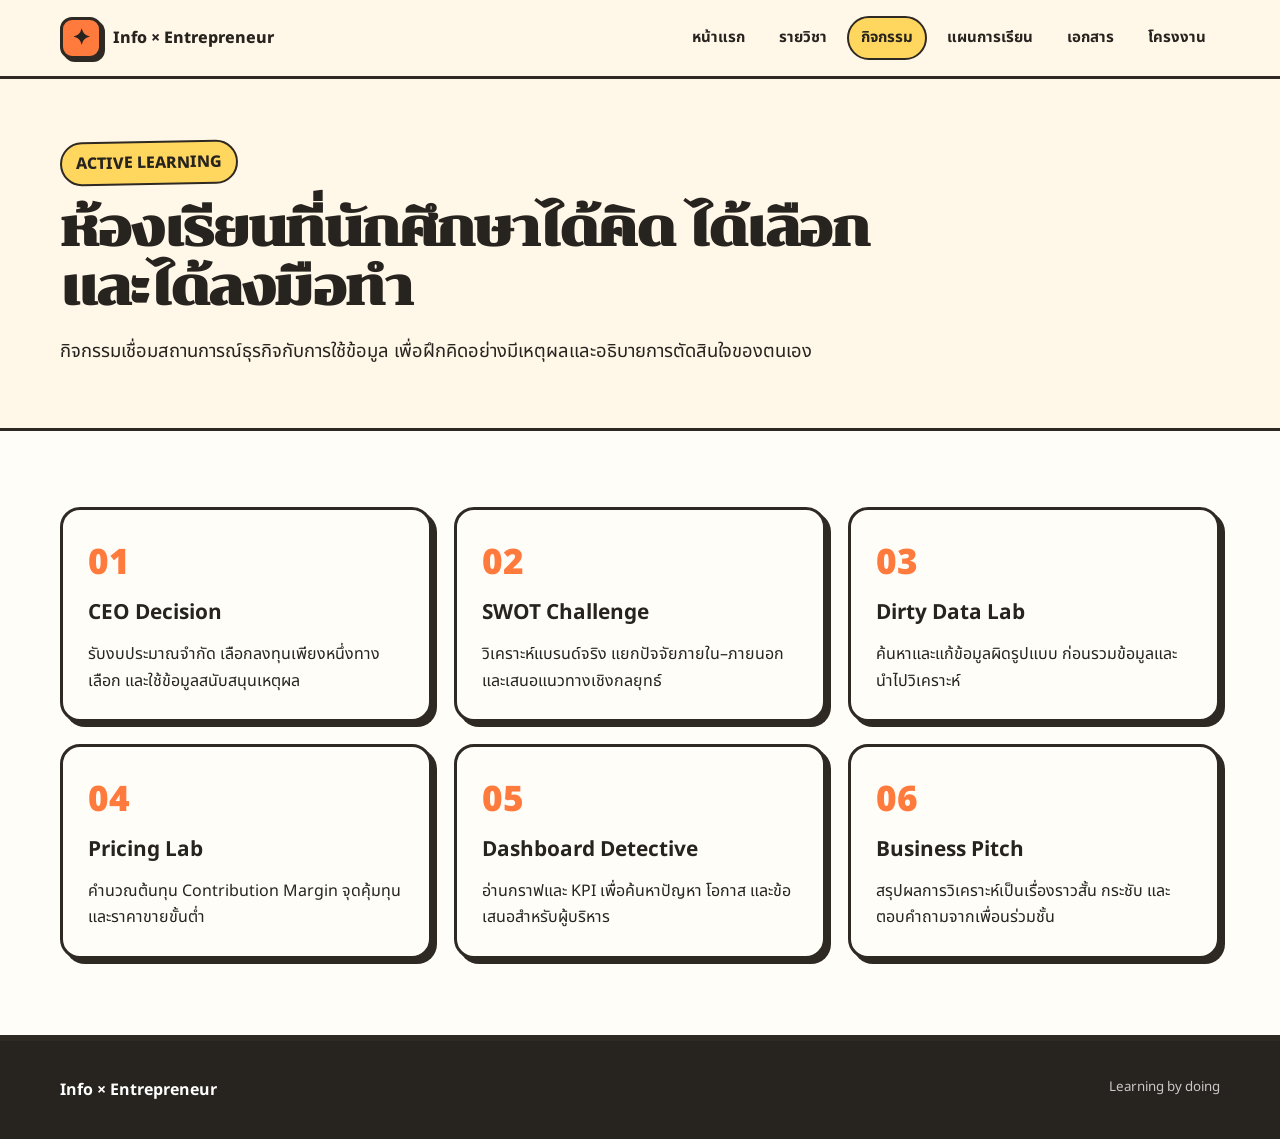
==== activities.html @ f2b23de6 "Add files via upload" ====
<!doctype html><html lang="th"><head><meta charset="utf-8"><meta name="viewport" content="width=device-width,initial-scale=1"><title>กิจกรรม Active Learning</title><link rel="stylesheet" href="assets/style.css"></head><body><header class="site-header"><nav class="nav container"><a class="brand" href="index.html"><span class="brand-mark"><span>✦</span></span><span>Info × Entrepreneur</span></a><button class="menu-btn">เมนู</button><div class="nav-links"><a href="index.html">หน้าแรก</a><a href="course.html">รายวิชา</a><a class="active" href="activities.html">กิจกรรม</a><a href="weekly.html">แผนการเรียน</a><a href="documents.html">เอกสาร</a><a href="project.html">โครงงาน</a></div></nav></header><main><section class="page-hero"><div class="container"><span class="eyebrow">ACTIVE LEARNING</span><h1>ห้องเรียนที่นักศึกษาได้คิด ได้เลือก และได้ลงมือทำ</h1><p>กิจกรรมเชื่อมสถานการณ์ธุรกิจกับการใช้ข้อมูล เพื่อฝึกคิดอย่างมีเหตุผลและอธิบายการตัดสินใจของตนเอง</p></div></section><section class="section alt"><div class="container grid"><article class="card reveal"><span class="num">01</span><h3>CEO Decision</h3><p>รับงบประมาณจำกัด เลือกลงทุนเพียงหนึ่งทางเลือก และใช้ข้อมูลสนับสนุนเหตุผล</p></article><article class="card reveal"><span class="num">02</span><h3>SWOT Challenge</h3><p>วิเคราะห์แบรนด์จริง แยกปัจจัยภายใน–ภายนอก และเสนอแนวทางเชิงกลยุทธ์</p></article><article class="card reveal"><span class="num">03</span><h3>Dirty Data Lab</h3><p>ค้นหาและแก้ข้อมูลผิดรูปแบบ ก่อนรวมข้อมูลและนำไปวิเคราะห์</p></article><article class="card reveal"><span class="num">04</span><h3>Pricing Lab</h3><p>คำนวณต้นทุน Contribution Margin จุดคุ้มทุน และราคาขายขั้นต่ำ</p></article><article class="card reveal"><span class="num">05</span><h3>Dashboard Detective</h3><p>อ่านกราฟและ KPI เพื่อค้นหาปัญหา โอกาส และข้อเสนอสำหรับผู้บริหาร</p></article><article class="card reveal"><span class="num">06</span><h3>Business Pitch</h3><p>สรุปผลการวิเคราะห์เป็นเรื่องราวสั้น กระชับ และตอบคำถามจากเพื่อนร่วมชั้น</p></article></div></section></main><footer class="footer"><div class="container footer-row"><strong>Info × Entrepreneur</strong><small>Learning by doing</small></div></footer><script src="assets/script.js"></script></body></html>
---- assets/style.css ----
@import url('https://fonts.googleapis.com/css2?family=Chonburi&family=Noto+Sans+Thai:wght@400;500;600;700;800&display=swap');

:root{--orange:#ff7a3d;--deep:#27231f;--yellow:#ffd75e;--cream:#fff7e8;--paper:#fffdf8;--pink:#ffc9b8;--mint:#bfe8ce;--line:#2f2924;--shadow:7px 7px 0 var(--line)}
*{box-sizing:border-box}html{scroll-behavior:smooth}body{margin:0;background:var(--cream);color:var(--deep);font-family:'Noto Sans Thai',sans-serif;font-size:16px;line-height:1.65}a{color:inherit;text-decoration:none}button,input{font:inherit}.container{width:min(1160px,calc(100% - 32px));margin:auto}
.site-header{position:sticky;top:0;z-index:20;background:rgba(255,247,232,.92);border-bottom:3px solid var(--line);backdrop-filter:blur(10px)}.nav{min-height:76px;display:flex;align-items:center;justify-content:space-between;gap:24px}.brand{display:flex;align-items:center;gap:11px;font-weight:800}.brand-mark{width:42px;height:42px;border:3px solid var(--line);border-radius:12px;background:var(--orange);box-shadow:3px 3px 0 var(--line);display:grid;place-items:center}.brand-mark span{font-size:1.4rem}.nav-links{display:flex;align-items:center;gap:6px;flex-wrap:wrap}.nav-links a{padding:8px 12px;border:2px solid transparent;border-radius:999px;font-size:.94rem;font-weight:700}.nav-links a:hover,.nav-links a.active{border-color:var(--line);background:var(--yellow)}.menu-btn{display:none;background:var(--yellow);border:2px solid var(--line);border-radius:10px;padding:8px 12px}
.hero{padding:72px 0 54px;overflow:hidden}.hero-grid{display:grid;grid-template-columns:1.15fr .85fr;gap:56px;align-items:center}.eyebrow{display:inline-flex;gap:8px;align-items:center;background:var(--yellow);border:2px solid var(--line);border-radius:999px;padding:7px 14px;font-weight:800;transform:rotate(-1deg)}h1,h2,h3{line-height:1.15;margin-top:0}h1{font-family:'Chonburi','Noto Sans Thai',sans-serif;font-size:clamp(3rem,7vw,6.5rem);letter-spacing:-.035em;margin:22px 0 24px}.accent{color:var(--orange);text-shadow:3px 3px 0 var(--line);-webkit-text-stroke:1px var(--line)}.lead{font-size:clamp(1.05rem,2vw,1.3rem);max-width:690px}.actions{display:flex;gap:14px;flex-wrap:wrap;margin-top:30px}.btn{display:inline-flex;align-items:center;justify-content:center;gap:9px;border:3px solid var(--line);border-radius:14px;padding:13px 20px;font-weight:800;background:var(--paper);box-shadow:4px 4px 0 var(--line);transition:.2s}.btn.primary{background:var(--orange);color:#fff}.btn:hover{transform:translate(3px,3px);box-shadow:1px 1px 0 var(--line)}
.collage{position:relative;min-height:430px}.tile{position:absolute;border:3px solid var(--line);box-shadow:var(--shadow);padding:24px;border-radius:22px;transition:.25s}.tile:hover{transform:rotate(0) scale(1.03)!important}.tile-a{inset:15px 56px 170px 0;background:var(--yellow);transform:rotate(-5deg)}.tile-b{inset:120px 0 55px 130px;background:var(--orange);color:white;transform:rotate(5deg)}.tile-c{left:20px;bottom:18px;width:190px;background:var(--mint);transform:rotate(3deg)}.tile .big{font-family:'Chonburi',sans-serif;font-size:3.4rem;line-height:1}.tile small{display:block;font-weight:800;margin-top:10px}.chart{height:95px;display:flex;align-items:end;gap:9px;margin-top:18px}.chart i{display:block;width:17%;background:var(--deep);border-radius:8px 8px 0 0;animation:grow .9s ease both}.chart i:nth-child(1){height:38%}.chart i:nth-child(2){height:72%}.chart i:nth-child(3){height:54%}.chart i:nth-child(4){height:92%}.chart i:nth-child(5){height:66%}@keyframes grow{from{height:0}}
.section{padding:76px 0}.section.alt{background:var(--paper);border-block:3px solid var(--line)}.section-head{display:flex;justify-content:space-between;align-items:end;gap:22px;margin-bottom:32px}.kicker{color:#b54416;font-weight:800;text-transform:uppercase;letter-spacing:.08em}.section h2,.page-hero h1{font-family:'Chonburi','Noto Sans Thai',sans-serif;font-size:clamp(2.1rem,4vw,3.8rem);margin-bottom:12px}.section-head p{max-width:540px;margin:0}.grid{display:grid;grid-template-columns:repeat(3,1fr);gap:22px}.card{background:var(--paper);border:3px solid var(--line);border-radius:20px;padding:25px;box-shadow:5px 5px 0 var(--line);transition:.2s}.card:hover{transform:translateY(-5px)}.card .num{font-size:2.2rem;font-weight:900;color:var(--orange)}.card h3{font-size:1.3rem;margin:8px 0}.card p{margin-bottom:0}.tag{display:inline-block;border:2px solid var(--line);border-radius:999px;padding:4px 10px;font-size:.82rem;font-weight:800;background:var(--pink)}
.banner{display:grid;grid-template-columns:1fr auto;gap:30px;align-items:center;background:var(--yellow);border:3px solid var(--line);border-radius:25px;padding:34px;box-shadow:var(--shadow)}.banner h2{margin-bottom:7px}.footer{border-top:3px solid var(--line);padding:36px 0;background:var(--deep);color:#fff}.footer-row{display:flex;justify-content:space-between;gap:30px;flex-wrap:wrap}.footer small{opacity:.75}
.page-hero{padding:62px 0 44px}.page-hero h1{max-width:820px;margin:14px 0}.page-hero p{font-size:1.15rem;max-width:760px}.two-col{display:grid;grid-template-columns:1fr 1fr;gap:28px}.list{padding:0;list-style:none}.list li{padding:13px 0;border-bottom:2px dashed #c4b9aa}.list li::before{content:'✦';color:var(--orange);margin-right:10px}.timeline{display:grid;gap:16px}.timeline-item{display:grid;grid-template-columns:80px 1fr;gap:18px;align-items:start}.week-badge{background:var(--yellow);border:3px solid var(--line);border-radius:15px;padding:10px;text-align:center;font-weight:900}.timeline-content{background:var(--paper);border:3px solid var(--line);border-radius:18px;padding:20px}.timeline-content h3{margin-bottom:6px}
.toolbar{display:flex;gap:12px;flex-wrap:wrap;margin:24px 0}.search{flex:1;min-width:230px;border:3px solid var(--line);border-radius:14px;padding:12px 15px;background:white;box-shadow:3px 3px 0 var(--line)}.filters{display:flex;gap:8px;flex-wrap:wrap}.filter{border:2px solid var(--line);border-radius:999px;background:white;padding:8px 13px;font-weight:800;cursor:pointer}.filter.active{background:var(--orange);color:white}.docs{display:grid;grid-template-columns:repeat(2,1fr);gap:18px}.doc-card{display:grid;grid-template-columns:72px 1fr auto;align-items:center;gap:17px;background:var(--paper);border:3px solid var(--line);border-radius:18px;padding:18px;box-shadow:4px 4px 0 var(--line)}.doc-week{height:65px;background:var(--yellow);border:2px solid var(--line);border-radius:13px;display:grid;place-items:center;text-align:center;font-weight:900;line-height:1.1}.doc-card h3{font-size:1.08rem;margin:0 0 4px}.doc-card p{margin:0;font-size:.9rem;color:#70665e}.download{width:44px;height:44px;border:2px solid var(--line);border-radius:12px;background:var(--mint);display:grid;place-items:center;font-size:1.2rem}.empty{display:none;text-align:center;padding:45px;border:3px dashed var(--line);border-radius:20px}.rubric{width:100%;border-collapse:separate;border-spacing:0;background:white;border:3px solid var(--line);border-radius:16px;overflow:hidden}.rubric th,.rubric td{padding:15px;text-align:left;border-bottom:2px solid var(--line)}.rubric th{background:var(--yellow)}.rubric tr:last-child td{border-bottom:0}.notice{background:var(--mint);border:3px solid var(--line);border-radius:18px;padding:22px;margin:24px 0}.reveal{opacity:0;transform:translateY(20px);transition:.55s}.reveal.visible{opacity:1;transform:none}
@media(max-width:850px){.menu-btn{display:block}.nav-links{display:none;position:absolute;top:76px;left:0;right:0;background:var(--cream);border-bottom:3px solid var(--line);padding:14px 16px}.nav-links.open{display:grid}.hero-grid,.two-col{grid-template-columns:1fr}.hero-grid{gap:26px}.collage{min-height:390px}.grid{grid-template-columns:1fr 1fr}.docs{grid-template-columns:1fr}.banner{grid-template-columns:1fr}.section-head{align-items:start;flex-direction:column}}@media(max-width:560px){.grid{grid-template-columns:1fr}.hero{padding-top:44px}.tile-a{right:35px}.tile-b{left:82px}.tile-c{width:155px}.doc-card{grid-template-columns:58px 1fr}.download{grid-column:2}.timeline-item{grid-template-columns:58px 1fr}.section{padding:55px 0}}
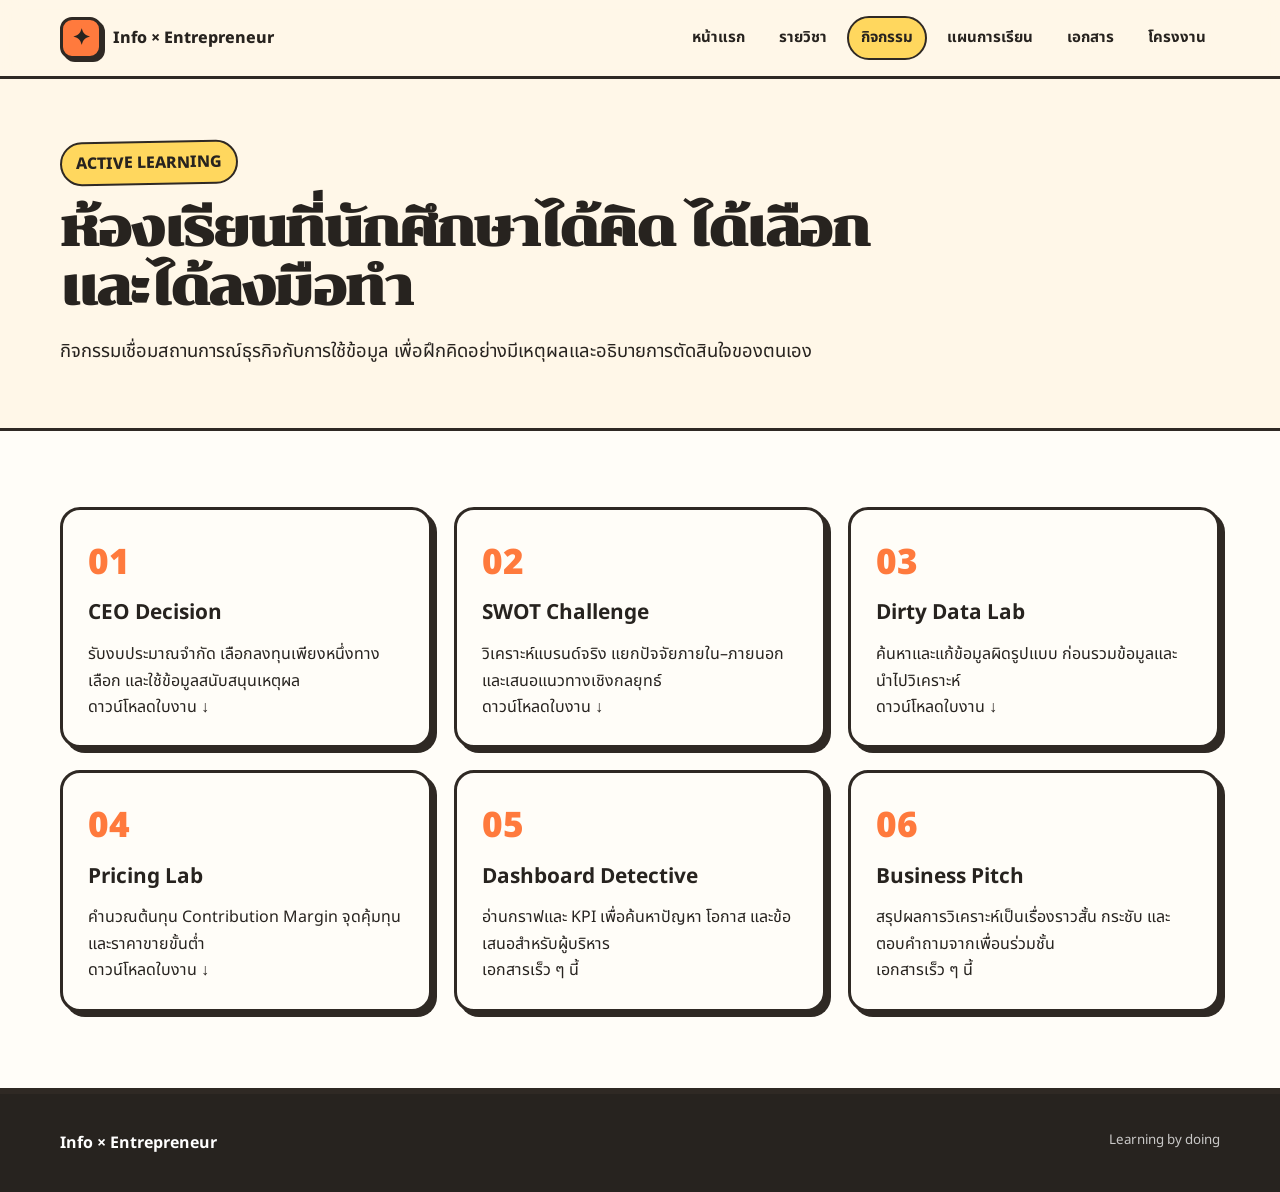
==== commit ef312a2f: "Update activities.html" ====
--- a/activities.html
+++ b/activities.html
@@ -1 +1,87 @@
-<!doctype html><html lang="th"><head><meta charset="utf-8"><meta name="viewport" content="width=device-width,initial-scale=1"><title>กิจกรรม Active Learning</title><link rel="stylesheet" href="assets/style.css"></head><body><header class="site-header"><nav class="nav container"><a class="brand" href="index.html"><span class="brand-mark"><span>✦</span></span><span>Info × Entrepreneur</span></a><button class="menu-btn">เมนู</button><div class="nav-links"><a href="index.html">หน้าแรก</a><a href="course.html">รายวิชา</a><a class="active" href="activities.html">กิจกรรม</a><a href="weekly.html">แผนการเรียน</a><a href="documents.html">เอกสาร</a><a href="project.html">โครงงาน</a></div></nav></header><main><section class="page-hero"><div class="container"><span class="eyebrow">ACTIVE LEARNING</span><h1>ห้องเรียนที่นักศึกษาได้คิด ได้เลือก และได้ลงมือทำ</h1><p>กิจกรรมเชื่อมสถานการณ์ธุรกิจกับการใช้ข้อมูล เพื่อฝึกคิดอย่างมีเหตุผลและอธิบายการตัดสินใจของตนเอง</p></div></section><section class="section alt"><div class="container grid"><article class="card reveal"><span class="num">01</span><h3>CEO Decision</h3><p>รับงบประมาณจำกัด เลือกลงทุนเพียงหนึ่งทางเลือก และใช้ข้อมูลสนับสนุนเหตุผล</p></article><article class="card reveal"><span class="num">02</span><h3>SWOT Challenge</h3><p>วิเคราะห์แบรนด์จริง แยกปัจจัยภายใน–ภายนอก และเสนอแนวทางเชิงกลยุทธ์</p></article><article class="card reveal"><span class="num">03</span><h3>Dirty Data Lab</h3><p>ค้นหาและแก้ข้อมูลผิดรูปแบบ ก่อนรวมข้อมูลและนำไปวิเคราะห์</p></article><article class="card reveal"><span class="num">04</span><h3>Pricing Lab</h3><p>คำนวณต้นทุน Contribution Margin จุดคุ้มทุน และราคาขายขั้นต่ำ</p></article><article class="card reveal"><span class="num">05</span><h3>Dashboard Detective</h3><p>อ่านกราฟและ KPI เพื่อค้นหาปัญหา โอกาส และข้อเสนอสำหรับผู้บริหาร</p></article><article class="card reveal"><span class="num">06</span><h3>Business Pitch</h3><p>สรุปผลการวิเคราะห์เป็นเรื่องราวสั้น กระชับ และตอบคำถามจากเพื่อนร่วมชั้น</p></article></div></section></main><footer class="footer"><div class="container footer-row"><strong>Info × Entrepreneur</strong><small>Learning by doing</small></div></footer><script src="assets/script.js"></script></body></html>
+<!doctype html>
+<html lang="th"><head>
+<meta charset="utf-8">
+<meta name="viewport" content="width=device-width,initial-scale=1">
+<title>กิจกรรม Active Learning</title>
+<link rel="stylesheet" href="assets/style.css">
+</head>
+<body>
+<header class="site-header">
+<nav class="nav container">
+<a class="brand" href="index.html">
+<span class="brand-mark">
+<span>✦</span>
+</span>
+<span>Info × Entrepreneur</span>
+</a>
+<button class="menu-btn">เมนู</button>
+<div class="nav-links">
+<a href="index.html">หน้าแรก</a>
+<a href="course.html">รายวิชา</a>
+<a class="active" href="activities.html">กิจกรรม</a>
+<a href="weekly.html">แผนการเรียน</a>
+<a href="documents.html">เอกสาร</a>
+<a href="project.html">โครงงาน</a>
+</div>
+</nav>
+</header>
+<main>
+<section class="page-hero">
+<div class="container">
+<span class="eyebrow">ACTIVE LEARNING</span>
+<h1>ห้องเรียนที่นักศึกษาได้คิด ได้เลือก และได้ลงมือทำ</h1>
+<p>กิจกรรมเชื่อมสถานการณ์ธุรกิจกับการใช้ข้อมูล เพื่อฝึกคิดอย่างมีเหตุผลและอธิบายการตัดสินใจของตนเอง</p>
+</div>
+</section>
+<section class="section alt">
+<div class="container grid activity-grid">
+<article class="card reveal visible">
+<span class="num">01</span>
+<h3>CEO Decision</h3>
+<p>รับงบประมาณจำกัด เลือกลงทุนเพียงหนึ่งทางเลือก และใช้ข้อมูลสนับสนุนเหตุผล</p>
+<a class="activity-download" href="files/week02-ceo-decision-worksheet.pdf" download="">ดาวน์โหลดใบงาน <span aria-hidden="true">↓</span></a>
+</article>
+<article class="card reveal visible">
+<span class="num">02</span>
+<h3>SWOT Challenge</h3>
+<p>วิเคราะห์แบรนด์จริง แยกปัจจัยภายใน–ภายนอก และเสนอแนวทางเชิงกลยุทธ์</p>
+<a class="activity-download" href="files/swot-challenge-worksheet.pdf" download="">ดาวน์โหลดใบงาน <span aria-hidden="true">↓</span></a>
+</article>
+<article class="card reveal visible">
+<span class="num">03</span>
+<h3>Dirty Data Lab</h3>
+<p>ค้นหาและแก้ข้อมูลผิดรูปแบบ ก่อนรวมข้อมูลและนำไปวิเคราะห์</p>
+<a class="activity-download" href="files/week03-dirty-data-lab-worksheet.pdf" download="">ดาวน์โหลดใบงาน <span aria-hidden="true">↓</span></a>
+</article>
+<article class="card reveal visible">
+<span class="num">04</span>
+<h3>Pricing Lab</h3>
+<p>คำนวณต้นทุน Contribution Margin จุดคุ้มทุน และราคาขายขั้นต่ำ</p>
+<a class="activity-download" href="files/pricing-lab-worksheet.pdf" download="">ดาวน์โหลดใบงาน <span aria-hidden="true">↓</span></a>
+</article>
+<article class="card reveal visible">
+<span class="num">05</span>
+<h3>Dashboard Detective</h3>
+<p>อ่านกราฟและ KPI เพื่อค้นหาปัญหา โอกาส และข้อเสนอสำหรับผู้บริหาร</p>
+<span class="activity-download is-disabled">เอกสารเร็ว ๆ นี้</span>
+</article>
+<article class="card reveal visible">
+<span class="num">06</span>
+<h3>Business Pitch</h3>
+<p>สรุปผลการวิเคราะห์เป็นเรื่องราวสั้น กระชับ และตอบคำถามจากเพื่อนร่วมชั้น</p>
+<span class="activity-download is-disabled">เอกสารเร็ว ๆ นี้</span>
+</article>
+</div>
+</section>
+</main>
+<footer class="footer">
+<div class="container footer-row">
+<strong>Info × Entrepreneur</strong>
+<small>Learning by doing</small>
+</div>
+</footer>
+<script src="assets/script.js">
+</script>
+
+
+</body></html>
